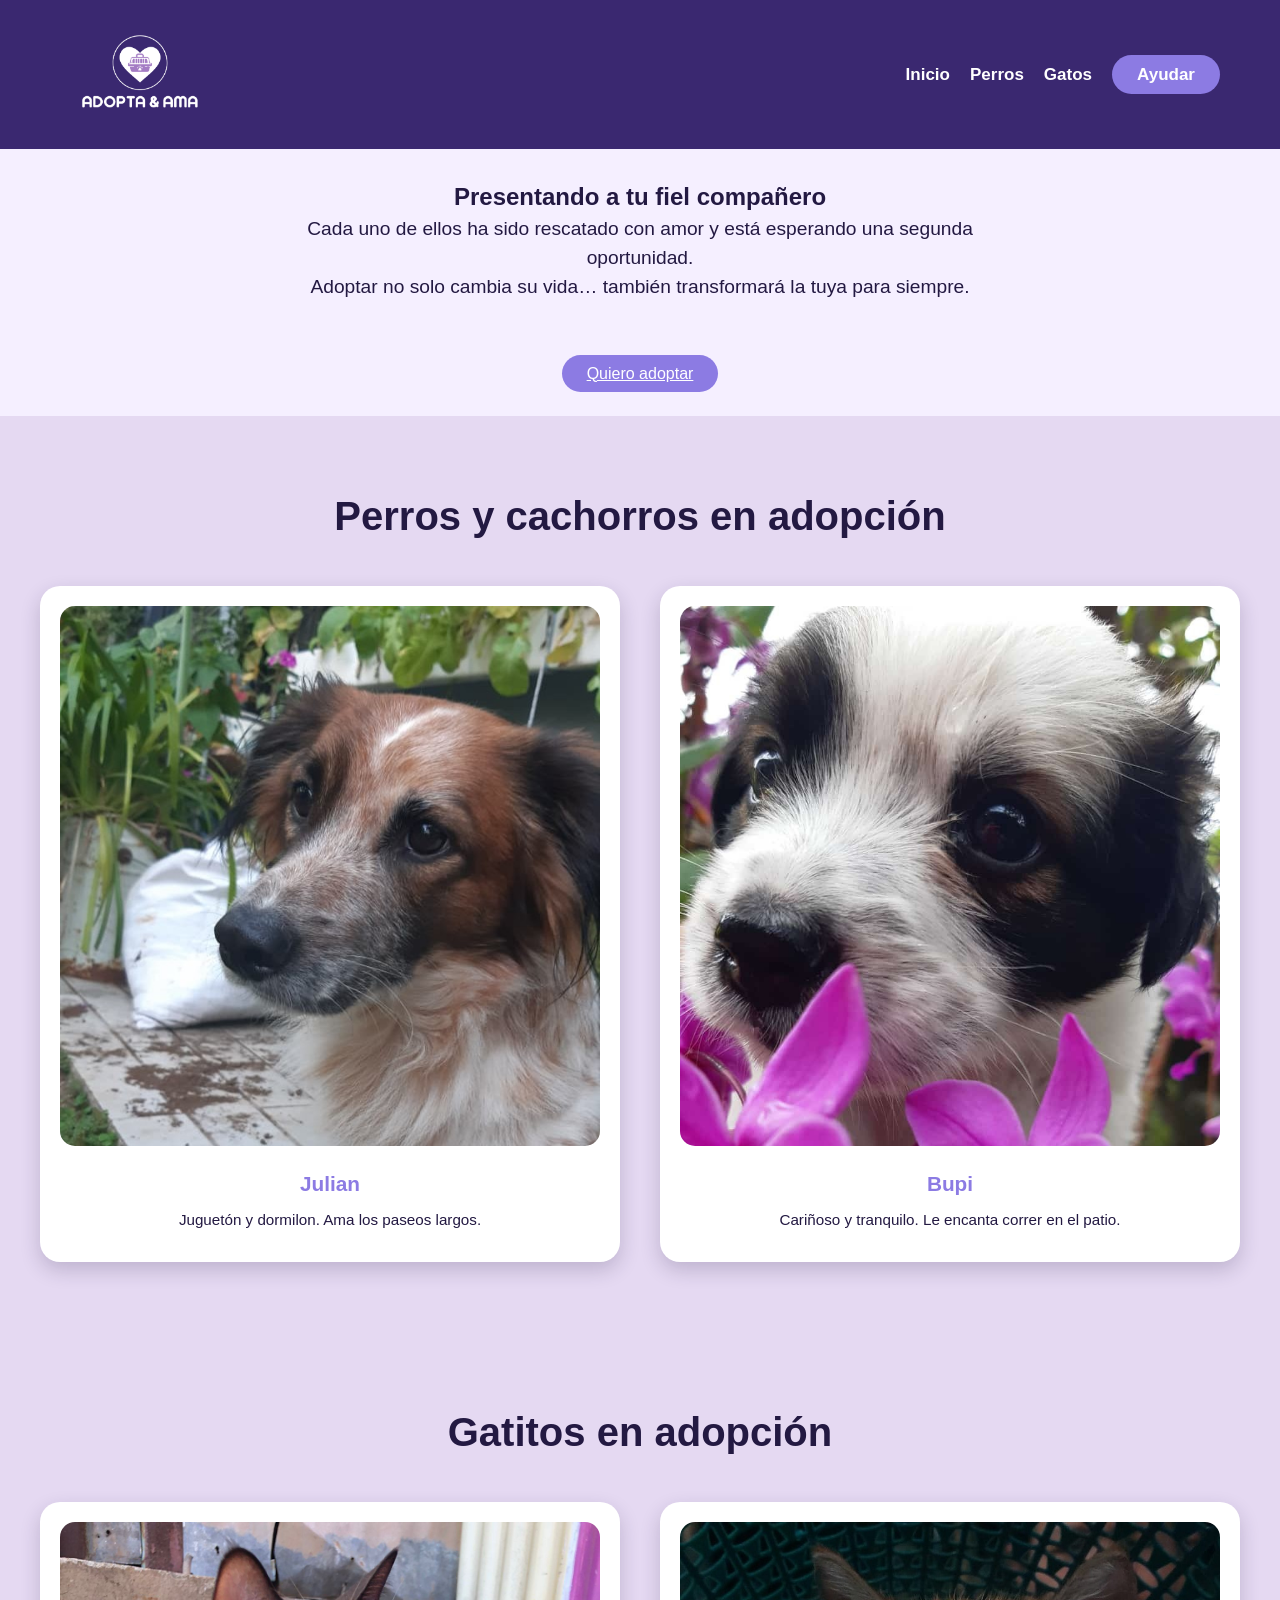
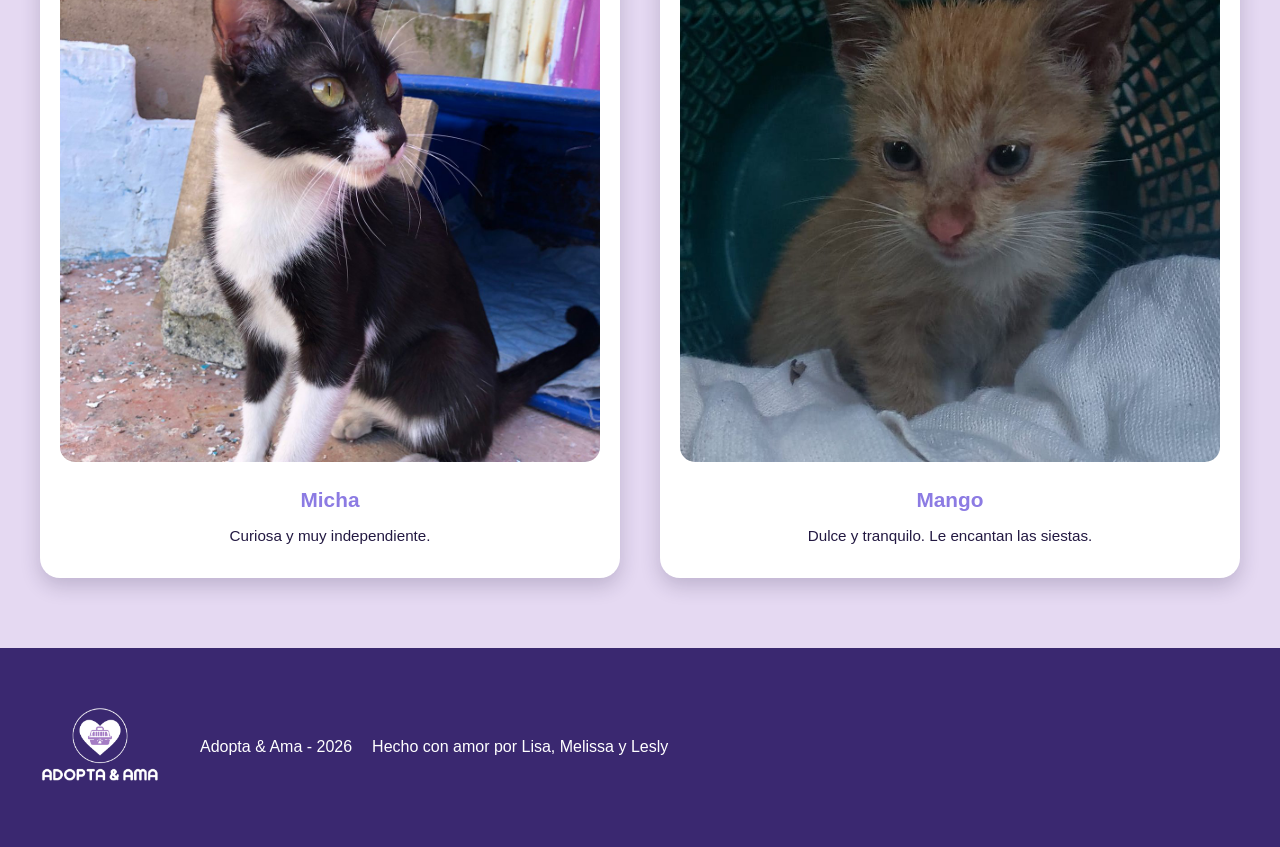
==== nuestros_angelitos.html @ 13237502 "Add files via upload" ====
<!DOCTYPE html>
<head>
	<meta charset="utf-8">
	<meta name="viewport" content="width=device-width, initial-scale=1">
	<title>Nuestros Angelitos</title>
	<link rel="stylesheet" href="style.css">
</head>
<body>
	<!-- Header -->
	<header class="header-inicio">
		<div class="contenedor-nav">
			<img src="img/Logo_inversa.png" alt="Logo Adopta y Ama" class="logo-inverso">
			<nav>
				<ul class="lista-navegacion">
					<li><a href="index.html" > Inicio</a></li>
					<li><a href="#perros">Perros</a></li>
					<li><a href="#gatos">Gatos</a></li>
					<li><a href="index.html#ayudar"class="btn-ayudar"> Ayudar</a></li>
				</ul>
			</nav>
		</div>
	</header>

	<main>
		<!-- Introduccion a Nuestros Angelitos -->
		<section class="intro-nuestros-angelitos">
			<h1> Presentando a tu fiel compañero </h1>
		    <p> Cada uno de ellos ha sido rescatado con amor y está esperando una segunda oportunidad. </p>
		    <p> Adoptar no solo cambia su vida… también transformará la tuya para siempre. </p>
		</section>

		<!-- BOTÓN ADOPCIÓN -->
		<section class="boton-nuestros-angelitos">
			<a href="formulario.html" class="btn-ayudar">Quiero adoptar</a>
		</section>

		<!-- Perritos -->
		<section id="perros" class="seccion-mascotas">
			<h2>Perros y cachorros en adopción</h2>

			<div class="grid-mascotas">

				<div class="polaroid">
					<img src="img/Julian.jpeg" alt="Julian">
					<h3>Julian</h3>
					<p>Juguetón y dormilon. Ama los paseos largos.</p>
				</div>

				<div class="polaroid">
					<img src="img/Bupi.jpeg" alt="Bupi">
					<h3>Bupi</h3>
					<p>Cariñoso y tranquilo. Le encanta correr en el patio.</p>
				</div>

			</div>
		</section>

		<!-- SECCIÓN GATOS -->
		<section id="gatos" class="seccion-mascotas">
			<h2>Gatitos en adopción</h2>

			<div class="grid-mascotas">

				<div class="polaroid">
					<img src="img/Micha.jpeg" alt="Micha">
					<h3>Micha</h3>
					<p>Curiosa y muy independiente.</p>
				</div>

				<div class="polaroid">
					<img src="img/Mango.jpeg" alt="Mango">
					<h3>Mango</h3>
					<p>Dulce y tranquilo. Le encantan las siestas.</p>
				</div>
			</div>
		</section>

	</main>

	<footer class="footer-final">
		<img src="img/Logo_inversa.png" alt="Logo Adopta y Ama" class="logo-inverso">
    	<p>Adopta & Ama - 2026</p>
    	<p>Hecho con amor por Lisa, Melissa y Lesly</p>
	</footer>

</body>
</html>
---- style.css ----
html {
    scroll-behavior: smooth;
}
/* PALETA DE COLORES */
:root {
    --m2-claro: #F5EFFF;       /* Fondos de secciones */
    --m1-soft-fondo:#E5D9F2 ;  /* El fondo general de la página */
    --morado-oscuro: #231942;  /* Letras, títulos */
    --morado-brillante: #8C7BE3;
    --blanco: #ffffff;          
    --m3:#CDC1FF ;
    --m4:#3A2870   /*Header y pie de pagina*/
}

* {
    margin: 0;
    padding: 0;
    box-sizing: border-box;
    font-family: Verdana, sans-serif;
}

body {
    background-color: var(--m1-soft-fondo); 
    color: var(--morado-oscuro);            
    line-height: 1.5;
}


/*CLASES DEL HEADER */
.header-inicio {
    background-color: var(--m4);
    padding: 15px 0;
    box-shadow: 0 2px 5px; /* Sombra */
}

.contenedor-nav {
    display: flex;
    justify-content: space-between;
    align-items: center;
    max-width: 1200px;
    margin: 0 auto;
    padding: 0 20px;
}

.logo-inverso {
    width: 160px; /* Tamaño del logo */
    height: auto;
}

.lista-navegacion {
    display: flex;
    list-style: none;
    gap: 20px;
    align-items: center;  
}


/*  CLASES DE BOTONES Y ENLACES */
.lista-navegacion a {
    text-decoration: none;
    color: var(--blanco);
    font-weight: 600;
    font-family: Trebuchet MS , sans-serif;
    font-size: 17px;
}

.btn-adoptar, .btn-info {
    padding: 8px 15px;
}

.btn-adoptar:hover, .btn-info:hover {
    color: var(--morado-brillante); 
}

.btn-ayudar {
    background-color: var(--morado-brillante);
    color: var(--blanco) !important; 
    padding: 10px 25px;
    border-radius: 50px;   
}


/* SECCIÓN BIENVENIDA */
.seccion-bienvenida {
    background-image: url(https://static.vecteezy.com/system/resources/thumbnails/067/242/320/small/a-group-of-dogs-and-cats-sitting-together-photo.jpg) ;
    background-size: cover;
    background-position: center;
    background-color: var(--m2-claro); 
    padding-top: 10px;      
    padding-bottom: 250px;
    text-align: center;
}

.titulo-home {
    font-size: 3rem;
    color: var(--morado-oscuro);
    margin-bottom: 0;
    margin-top: 0 ;
}

.subtitulo-home {
    font-size: 1.2rem;
    color: var(--morado-oscuro);
    max-width: 600px;
    margin: 0 auto 40px;
}


/* ESTILOS PARA QUIÉNES SOMOS */
.seccion-info {
    padding: 60px 20px;
    background-color: var(--blanco); 
    text-align: center;
}

.contenedor-texto {
    max-width: 600px;
    margin: 0 auto; /* Centra el bloque de texto */
}
 
.gatitos {
    max-width: 100%;
    height: auto;
    width: 210px;    
    border-radius: 50px;
    display: block;
    margin: 40px auto;
} 


/* ESTILOS PARA HISTORIAS (GRID) */
.seccion-historias {
    padding: 60px 20px;
}

.grupo-historias {
    display: grid;
    /* Esto crea 2 columnas iguales. En celular se verá una sola automáticamente */
    grid-template-columns: repeat(auto-fit, minmax(300px, 1fr));
    gap: 30px;
    max-width: 1200px;
    margin: 40px auto;
}

.tarjeta-historia {
    background-color: var(--m2-claro);
    padding: 30px;
    border-radius: 15px;
    text-align: center;
}
.max_perro {

    max-width: 100%; /* La imagen se encoge si el espacio es pequeño */
    height: auto;    /* Mantiene la forma original */
    width: 350px;    
    border-radius: 15px;
    display: block;
    margin: 20px auto;
}
.luna_gata{
    width: 400px;
    height: auto;
    border-radius: 15px;
    margin-top: 34px;
    /* Centrado automatico */
    display: block; 
    margin-left: auto;
    margin-right: auto;
    max-width: 100%;
}

/*  ESTILOS PARA VOLUNTARIOS */
.seccion-voluntarios {
    padding: 60px 20px;
    background-color: var(--m2-claro);
    text-align: left;
}


/* para que el título de voluntarios respete la izquierda */
.seccion-voluntarios .titulo-home {
    text-align: left;
    margin-left: 0;
}


/*ESTILO DEL CORREO*/
.enlace-correo {
    color: var(--morado-brillante); 
    text-decoration: none;         /* Le quita el subrayado feo */
    font-weight: bold;             
}

.enlace-correo:hover {
    text-decoration: underline;    /* Solo se subraya cuando pasas el mouse */
    color: var(--m4);              /* Cambia a un morado más oscuro al tocarlo */
}

/* FOOTER (Pie de página) */
.footer-final {
    background-color: var(--m4);
    color: var(--blanco);
    padding: 40px 20px;
    text-align: left;
    display: flex;
    list-style: none;
    gap: 20px;
    align-items: center;
}


/*NUESTROS ANGELITOS*/

/*Intro*/
.intro-nuestros-angelitos {
    background-color: var(--m2-claro);
    padding: 30px 10px;
    text-align: center;
}

.intro-nuestros-angelitos h2 {
    font-size: 3rem;
    color: var(--morado-oscuro);
    margin-bottom: 20px;
}

.intro-nuestros-angelitos p {
    max-width: 700px;
    margin: 0 auto;
    font-size: 1.2rem;
}

/*Boton*/
.boton-nuestros-angelitos {
    background-color: var(--m2-claro);
    padding: 30px 10px;
    text-align: center;
}

/*Seccion Gatos y Perros*/
.seccion-mascotas {
    padding: 70px 20px;
    text-align: center;
}

.seccion-mascotas h2 {
    font-size: 2.5rem;
    margin-bottom: 40px;
    color: var(--morado-oscuro);
}

/* GRID */
.grid-mascotas {
    display: grid;
    grid-template-columns: repeat(auto-fit, minmax(250px, 1fr));
    gap: 40px;
    max-width: 1200px;
    margin: 0 auto;
}

/*Polaroids*/
.polaroid {
    background-color: var(--blanco);
    padding: 20px 20px 30px 20px;
    border-radius: 20px;
    box-shadow: 0 8px 20px rgba(35, 25, 66, 0.2);
    transition: transform 0.3s ease, box-shadow 0.3s ease;
}

.polaroid img {
    width: 100%;
    aspect-ratio: 1 / 1;
    object-fit: cover;
    border-radius: 15px;
    margin-bottom: 15px;
}

.polaroid h3 {
    color: var(--morado-brillante);
    margin-bottom: 10px;
    font-size: 1.3rem;
}

.polaroid p {
    font-size: 0.95rem;
}

/* Hover */
.polaroid:hover {
    transform: translateY(-8px);
    box-shadow: 0 12px 30px rgba(35, 25, 66, 0.3);
}


/*  DISEÑO RESPONSIVO *//* --- MEDIA QUERIES --- */

/* Ajustes para Tablets y Celulares grandes (1024px o menos/ antes 768px) */
@media (max-width: 1024px) {
    
    /* El menú pasa de estar de lado a estar uno debajo del otro */
    .contenedor-nav {
        flex-direction: column;
        gap: 15px;
        text-align: center;
    }

    .lista-navegacion {
        flex-direction: column; /* Enlaces en vertical */
        gap: 10px;
    }

    .titulo-home {
        font-size: 2.2rem;
    }

    /* El footer mejor en vertical */
    .footer-final {
        flex-direction: column;
        text-align: center;
        gap: 10px;
    }
}

/* Ajustes para Celulares pequeños (480px o menos) */
@media (max-width: 480px) {
    
    .titulo-home {
        font-size: 1.8rem;
    }

    .subtitulo-home {
        font-size: 1rem;
    }

    /* Reducimos el espacio de la bienvenida*/
    .seccion-bienvenida {
        padding-bottom: 150px; 
    }

    /* Ajustamos las secciones */
    .seccion-info, .seccion-historias, .seccion-voluntarios {
        padding: 40px 15px;
    }

    .max_perro, .luna_gata {
        width: 100%;
    }
}

@media (max-width: 768px) {

    .intro-nuestros-angelitos h2 {
        font-size: 2.2rem;
    }

    .seccion-mascotas h2 {
        font-size: 2rem;
    }

    .polaroid img {
        height: 200px;
    }
}

@media (max-width: 480px) {

    .intro-nuestros-angelitos {
        padding: 50px 15px;
    }

    .boton-nuestros-angelitos {
        padding: 50px 15px;
    }
}
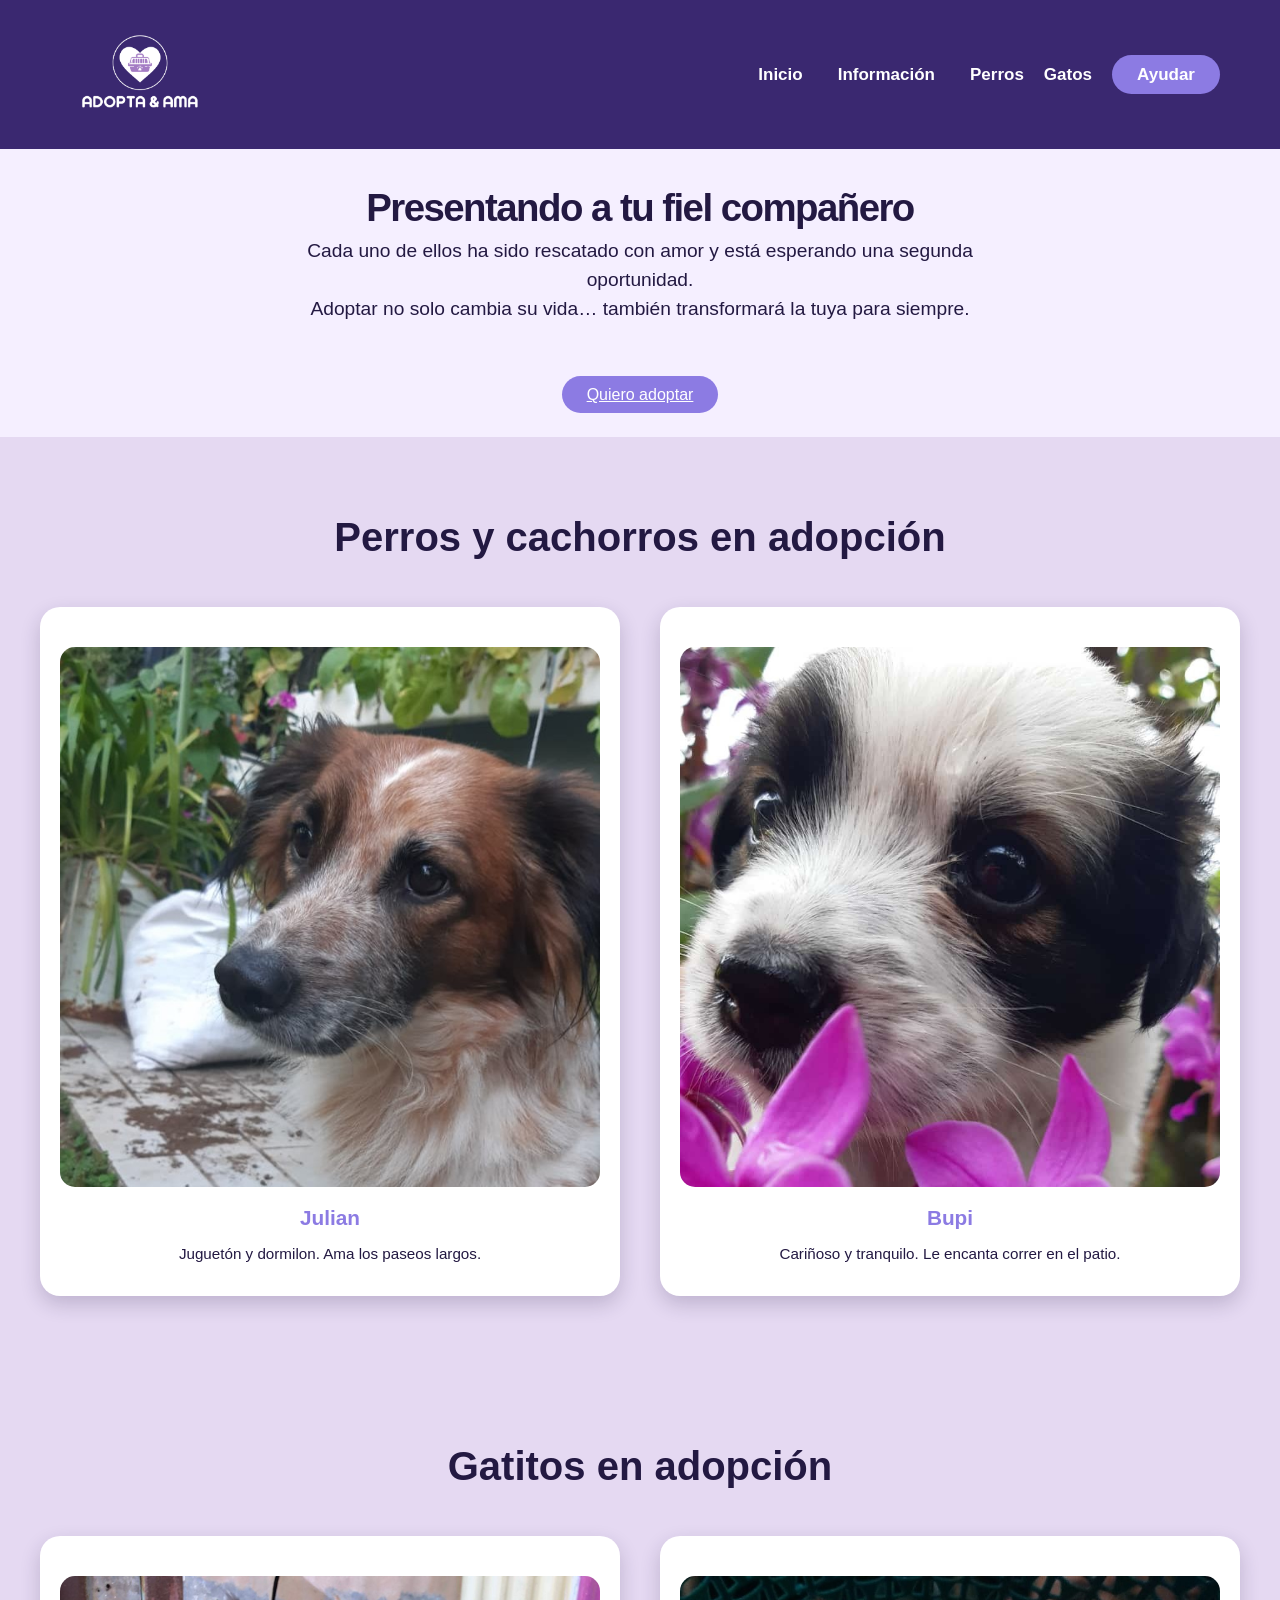
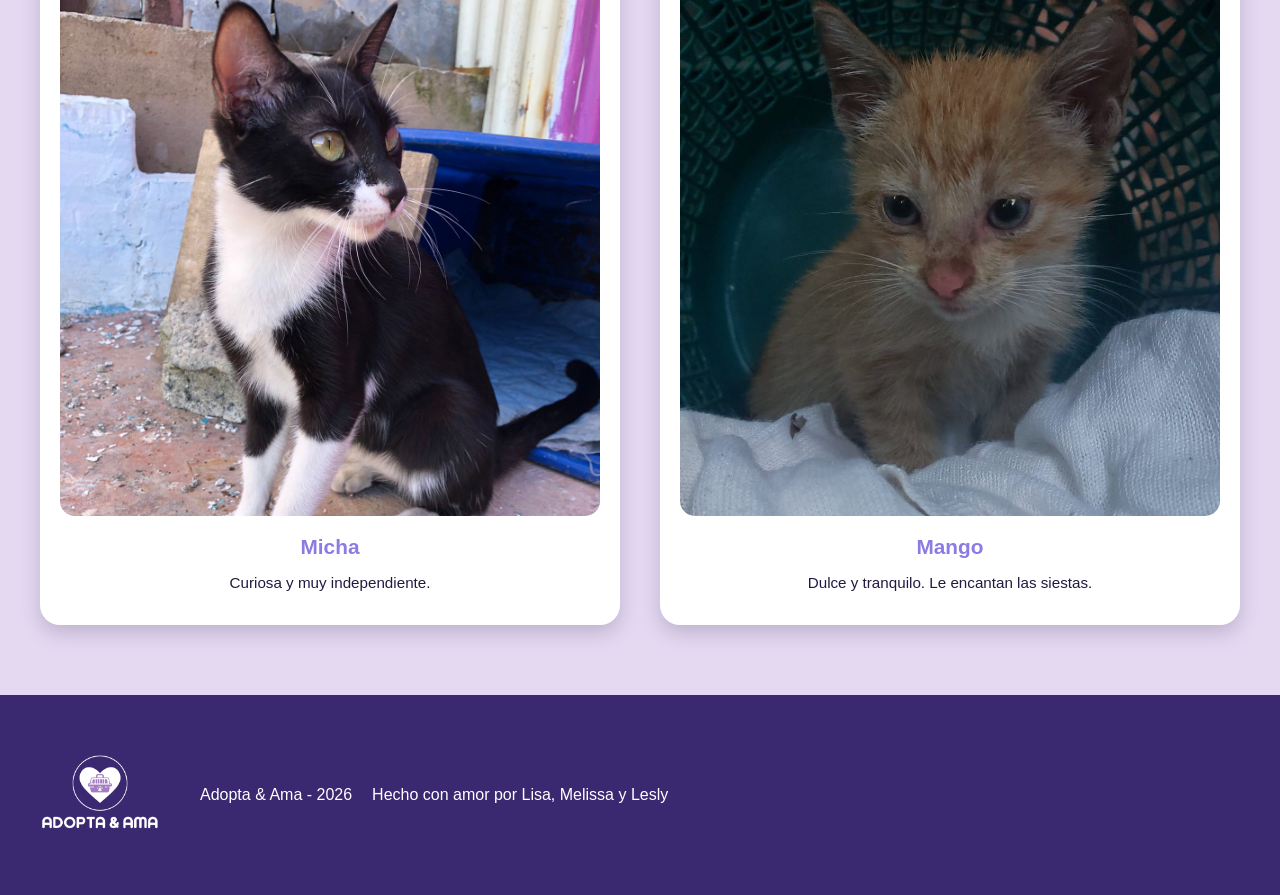
==== commit aaf9dacd: "Add files via upload" ====
--- a/nuestros_angelitos.html
+++ b/nuestros_angelitos.html
@@ -3,7 +3,7 @@
 	<meta charset="utf-8">
 	<meta name="viewport" content="width=device-width, initial-scale=1">
 	<title>Nuestros Angelitos</title>
-	<link rel="stylesheet" href="style.css">
+	<link rel="stylesheet" href="css/style.css">
 </head>
 <body>
 	<!-- Header -->
@@ -13,6 +13,7 @@
 			<nav>
 				<ul class="lista-navegacion">
 					<li><a href="index.html" > Inicio</a></li>
+					<li><a href="solicitudAdopcion.html" class="btn-info"> Información </a></li>
 					<li><a href="#perros">Perros</a></li>
 					<li><a href="#gatos">Gatos</a></li>
 					<li><a href="index.html#ayudar"class="btn-ayudar"> Ayudar</a></li>
@@ -31,7 +32,7 @@
 
 		<!-- BOTÓN ADOPCIÓN -->
 		<section class="boton-nuestros-angelitos">
-			<a href="formulario.html" class="btn-ayudar">Quiero adoptar</a>
+			<a href="solicitudAdopcion.html" class="btn-ayudar">Quiero adoptar</a>
 		</section>
 
 		<!-- Perritos -->
--- a/css/style.css
+++ b/css/style.css
@@ -0,0 +1,561 @@
+html {
+    scroll-behavior: smooth;
+}
+/* PALETA DE COLORES */
+:root {
+    --m2-claro: #F5EFFF;       /* Fondos de secciones */
+    --m1-soft-fondo:#E5D9F2 ;  /* El fondo general de la página */
+    --morado-oscuro: #231942;  /* Letras, títulos */
+    --morado-brillante: #8C7BE3;
+    --blanco: #ffffff;          
+    --m3:#CDC1FF ;
+    --m4:#3A2870   /*Header y pie de pagina*/
+}
+
+* {
+    margin: 0;
+    padding: 0;
+    box-sizing: border-box;
+    font-family: Verdana, sans-serif;
+}
+
+body {
+    background-color: var(--m1-soft-fondo); 
+    color: var(--morado-oscuro);            
+    line-height: 1.5;
+}
+
+
+/*CLASES DEL HEADER */
+.header-inicio {
+    background-color: var(--m4);
+    padding: 15px 0;
+    box-shadow: 0 2px 5px; /* Sombra */
+}
+
+.contenedor-nav {
+    display: flex;
+    justify-content: space-between;
+    align-items: center;
+    max-width: 1200px;
+    margin: 0 auto;
+    padding: 0 20px;
+}
+
+.logo-inverso {
+    width: 160px; /* Tamaño del logo */
+    height: auto;
+    display: block;
+    margin: 0;
+}
+
+.lista-navegacion {
+    display: flex;
+    list-style: none;
+    gap: 20px;
+    align-items: center;  
+}
+
+
+/*  CLASES DE BOTONES Y ENLACES */
+.lista-navegacion a {
+    text-decoration: none;
+    color: var(--blanco);
+    font-weight: 600;
+    font-family: Trebuchet MS , sans-serif;
+    font-size: 17px;
+}
+
+.btn-adoptar, .btn-info {
+    padding: 8px 15px;
+}
+
+.btn-adoptar:hover, .btn-info:hover {
+    color: var(--morado-brillante); 
+}
+
+.btn-ayudar {
+    background-color: var(--morado-brillante);
+    color: var(--blanco) !important; 
+    padding: 10px 25px;
+    border-radius: 50px;   
+}
+
+
+/* SECCIÓN BIENVENIDA */
+.seccion-bienvenida {
+    background-image: url(https://static.vecteezy.com/system/resources/thumbnails/067/242/320/small/a-group-of-dogs-and-cats-sitting-together-photo.jpg) ;
+    background-size: cover;
+    background-position: center;
+    background-color: var(--m2-claro); 
+    padding-top: 10px;      
+    padding-bottom: 250px;
+    text-align: center;
+}
+
+.titulo-home {
+    font-size: 3rem;
+    color: var(--morado-oscuro);
+    margin-bottom: 0;
+    margin-top: 0 ;
+}
+
+.subtitulo-home {
+    font-size: 1.2rem;
+    color: var(--morado-oscuro);
+    max-width: 600px;
+    margin: 0 auto 40px;
+}
+
+
+/* ESTILOS PARA QUIÉNES SOMOS */
+.seccion-info {
+    padding: 60px 20px;
+    background-color: var(--blanco); 
+    text-align: center;
+}
+
+.contenedor-texto {
+    max-width: 600px;
+    margin: 0 auto; /* Centra el bloque de texto */
+}
+ 
+.gatitos {
+    max-width: 100%;
+    height: auto;
+    width: 210px;    
+    border-radius: 50px;
+    display: block;
+    margin: 40px auto;
+} 
+
+
+/* ESTILOS PARA HISTORIAS (GRID) */
+.seccion-historias {
+    padding: 60px 20px;
+}
+
+.grupo-historias {
+    display: grid;
+    /* Esto crea 2 columnas iguales. En celular se verá una sola automáticamente */
+    grid-template-columns: repeat(auto-fit, minmax(300px, 1fr));
+    gap: 30px;
+    max-width: 1200px;
+    margin: 40px auto;
+}
+
+.tarjeta-historia {
+    background-color: var(--m2-claro);
+    padding: 30px;
+    border-radius: 15px;
+    text-align: center;
+}
+.max_perro {
+
+    max-width: 100%; /* La imagen se encoge si el espacio es pequeño */
+    height: auto;    /* Mantiene la forma original */
+    width: 350px;    
+    border-radius: 15px;
+    display: block;
+    margin: 20px auto;
+}
+.luna_gata{
+    width: 400px;
+    height: auto;
+    border-radius: 15px;
+    margin-top: 34px;
+    /* Centrado automatico */
+    display: block; 
+    margin-left: auto;
+    margin-right: auto;
+    max-width: 100%;
+}
+
+/*  ESTILOS PARA VOLUNTARIOS */
+.seccion-voluntarios {
+    padding: 60px 20px;
+    background-color: var(--m2-claro);
+    text-align: left;
+}
+
+
+/* para que el título de voluntarios respete la izquierda */
+.seccion-voluntarios .titulo-home {
+    text-align: left;
+    margin-left: 0;
+}
+
+
+/*ESTILO DEL CORREO*/
+.enlace-correo {
+    color: var(--morado-brillante); 
+    text-decoration: none;         /* Le quita el subrayado feo */
+    font-weight: bold;             
+}
+
+.enlace-correo:hover {
+    text-decoration: underline;    /* Solo se subraya cuando pasas el mouse */
+    color: var(--m4);              /* Cambia a un morado más oscuro al tocarlo */
+}
+
+/* FOOTER (Pie de página) */
+.footer-final {
+    background-color: var(--m4);
+    color: var(--blanco);
+    padding: 40px 20px;
+    text-align: left;
+    display: flex;
+    list-style: none;
+    gap: 20px;
+    align-items: center;
+}
+
+
+/*NUESTROS ANGELITOS*/
+
+/*Intro*/
+.intro-nuestros-angelitos {
+    background-color: var(--m2-claro);
+    padding: 30px 10px;
+    text-align: center;
+}
+
+.intro-nuestros-angelitos h2 {
+    font-size: 3rem;
+    color: var(--morado-oscuro);
+    margin-bottom: 20px;
+}
+
+.intro-nuestros-angelitos p {
+    max-width: 700px;
+    margin: 0 auto;
+    font-size: 1.2rem;
+}
+
+/*Boton*/
+.boton-nuestros-angelitos {
+    background-color: var(--m2-claro);
+    padding: 30px 10px;
+    text-align: center;
+}
+
+/*Seccion Gatos y Perros*/
+.seccion-mascotas {
+    padding: 70px 20px;
+    text-align: center;
+}
+
+.seccion-mascotas h2 {
+    font-size: 2.5rem;
+    margin-bottom: 40px;
+    color: var(--morado-oscuro);
+}
+
+/* GRID */
+.grid-mascotas {
+    display: grid;
+    grid-template-columns: repeat(auto-fit, minmax(250px, 1fr));
+    gap: 40px;
+    max-width: 1200px;
+    margin: 0 auto;
+}
+
+/*Polaroids*/
+.polaroid {
+    background-color: var(--blanco);
+    padding: 20px 20px 30px 20px;
+    border-radius: 20px;
+    box-shadow: 0 8px 20px rgba(35, 25, 66, 0.2);
+    transition: transform 0.3s ease, box-shadow 0.3s ease;
+}
+
+.polaroid img {
+    width: 100%;
+    aspect-ratio: 1 / 1;
+    object-fit: cover;
+    border-radius: 15px;
+    margin-bottom: 15px;
+}
+
+.polaroid h3 {
+    color: var(--morado-brillante);
+    margin-bottom: 10px;
+    font-size: 1.3rem;
+}
+
+.polaroid p {
+    font-size: 0.95rem;
+}
+
+/* Hover */
+.polaroid:hover {
+    transform: translateY(-8px);
+    box-shadow: 0 12px 30px rgba(35, 25, 66, 0.3);
+}
+/*diseño para la adopcion*/
+
+
+.contenidoSec main {
+  text-align: justify;
+  padding-bottom: 50px;
+  background-color: #e5d9f2;
+}
+
+.information {
+  /*  padding:50px 150px 20px 150px;*/
+  padding: clamp(25px, 5vw, 100px);
+}
+.content {
+  padding: 20px;
+
+  font-size: 11px;
+  color: #231942;
+
+  font-family: "Trebuchet MS", sans-serif;
+
+  /* max-width: 600px;
+    justify-content: center;
+    width: 100%;*/
+}
+#mainTitle {
+  margin-bottom: 15px;
+
+  text-align: left;
+  font-family: "Trebuchet MS", sans-serif;
+}
+h1 {
+  color: #231942;
+  font-weight: 800px;
+  letter-spacing: -0.04em;
+  font-size: clamp(2rem, 3vw, 5rem);
+}
+.how_to_adopt_itemt {
+  letter-spacing: 0;
+  font-size: clamp(1rem, 1vw, 3rem);
+  background-color: white;
+  padding: 15px;
+  border-radius: 15px ;
+  margin-bottom: 20px;
+}
+.step {
+  display: flex;
+  align-items: center;
+  gap: 15px;
+}
+.step_number {
+  width: 50px;
+  height: 50px;
+  background-color:#3A2870;
+  color: white;
+  border-radius: 50%;
+  display: flex;
+  justify-content: center;
+  align-items: center;
+  font-size: 22px;
+  font-weight: bold;
+}
+#subtitle {
+  padding: 15px;
+  font-size: 20px;
+  color: #5e548e;
+}
+h3 {
+  font-size: 20px;
+  color:#3A2870 ;
+}
+.paragraph {
+  padding: 15px;
+  line-height: 1.5;
+  
+}
+.divBoton{
+    margin-top: 30px;
+    text-align: center;
+}
+.boton {
+
+  background-color: #9F86C0;
+  color: #231942;
+  padding: 20px 45px; /*Espacio interno del boton*/
+  text-decoration: none;
+  border-radius: 8px;
+  font-weight: bold;
+  box-shadow: 0 4px 8px;
+  align-items: center;
+  text-align: center;
+  font-size: 15px;
+
+}
+.content_img{
+    padding: 15px;
+   
+}
+
+main img {
+    display: block;
+    margin: 20px auto;
+    width: 100%;
+    max-width: 1000px;
+    height: auto;
+}
+.title_adopt h3{
+    padding: 20px;
+    color: #3A2870;
+    text-align: center;
+     letter-spacing: -0.04em;
+     font-size: clamp(2rem, 2vw, 5rem);
+
+}
+.paragraph_adopt{
+    padding: 20px;
+    text-align: center;
+    line-height: 1.5;
+}
+
+#form_title h2{
+    margin-top: 30px;
+    margin-bottom: 30px;
+    color: #3A2870;
+    font-size: 26px;
+}
+#content_form{
+   
+    text-align: left;
+    font-size: 15px;
+    padding: 15px;
+   
+
+
+}
+.forms{
+    
+    width: 90%;
+    max-width:500px ;
+    margin: auto;
+    display: flex;
+    flex-direction: column;
+    gap: 18px;
+
+}
+label{
+    font-size: 14px;
+    font-weight: 500;
+}
+input{
+    
+    width: 100%;
+    padding: 12px;
+    border: 2px solid #ddd;
+    border-radius: 6px;
+    font-size: 14px;
+   
+}
+.checkbox{
+    display: flex;
+    align-items: center;
+    gap: 10px;
+    font-size: 14px;
+}
+.how_to_adopt_itemt2 {
+  letter-spacing: 0;
+  font-size: clamp(1rem, 0vw, 3rem);
+  background-color: #3A2870;
+  padding: 15px;
+  border-radius: 15px ;
+}
+.title_adopt2 h3{
+    padding: 20px;
+    color: white;
+    text-align: center;
+     letter-spacing: -0.04em;
+     font-size: clamp(2rem, 2vw, 5rem);
+
+}
+.paragraph_adopt2{
+    padding: 20px;
+    text-align: center;
+    line-height: 1.5;
+    color: white;
+}
+
+
+/*  DISEÑO RESPONSIVO *//* --- MEDIA QUERIES --- */
+
+/* Ajustes para Tablets y Celulares grandes (1024px o menos/ antes 768px) */
+@media (max-width: 1024px) {
+    
+    /* El menú pasa de estar de lado a estar uno debajo del otro */
+    .contenedor-nav {
+        flex-direction: column;
+        gap: 15px;
+        text-align: center;
+    }
+
+    .lista-navegacion {
+        flex-direction: column; /* Enlaces en vertical */
+        gap: 10px;
+    }
+
+    .titulo-home {
+        font-size: 2.2rem;
+    }
+
+    /* El footer mejor en vertical */
+    .footer-final {
+        flex-direction: column;
+        text-align: center;
+        gap: 10px;
+    }
+}
+
+/* Ajustes para Celulares pequeños (480px o menos) */
+@media (max-width: 480px) {
+    
+    .titulo-home {
+        font-size: 1.8rem;
+    }
+
+    .subtitulo-home {
+        font-size: 1rem;
+    }
+
+    /* Reducimos el espacio de la bienvenida*/
+    .seccion-bienvenida {
+        padding-bottom: 150px; 
+    }
+
+    /* Ajustamos las secciones */
+    .seccion-info, .seccion-historias, .seccion-voluntarios {
+        padding: 40px 15px;
+    }
+
+    .max_perro, .luna_gata {
+        width: 100%;
+    }
+}
+
+@media (max-width: 768px) {
+
+    .intro-nuestros-angelitos h2 {
+        font-size: 2.2rem;
+    }
+
+    .seccion-mascotas h2 {
+        font-size: 2rem;
+    }
+
+    .polaroid img {
+        height: 200px;
+    }
+}
+
+@media (max-width: 480px) {
+
+    .intro-nuestros-angelitos {
+        padding: 50px 15px;
+    }
+
+    .boton-nuestros-angelitos {
+        padding: 50px 15px;
+    }
+}
